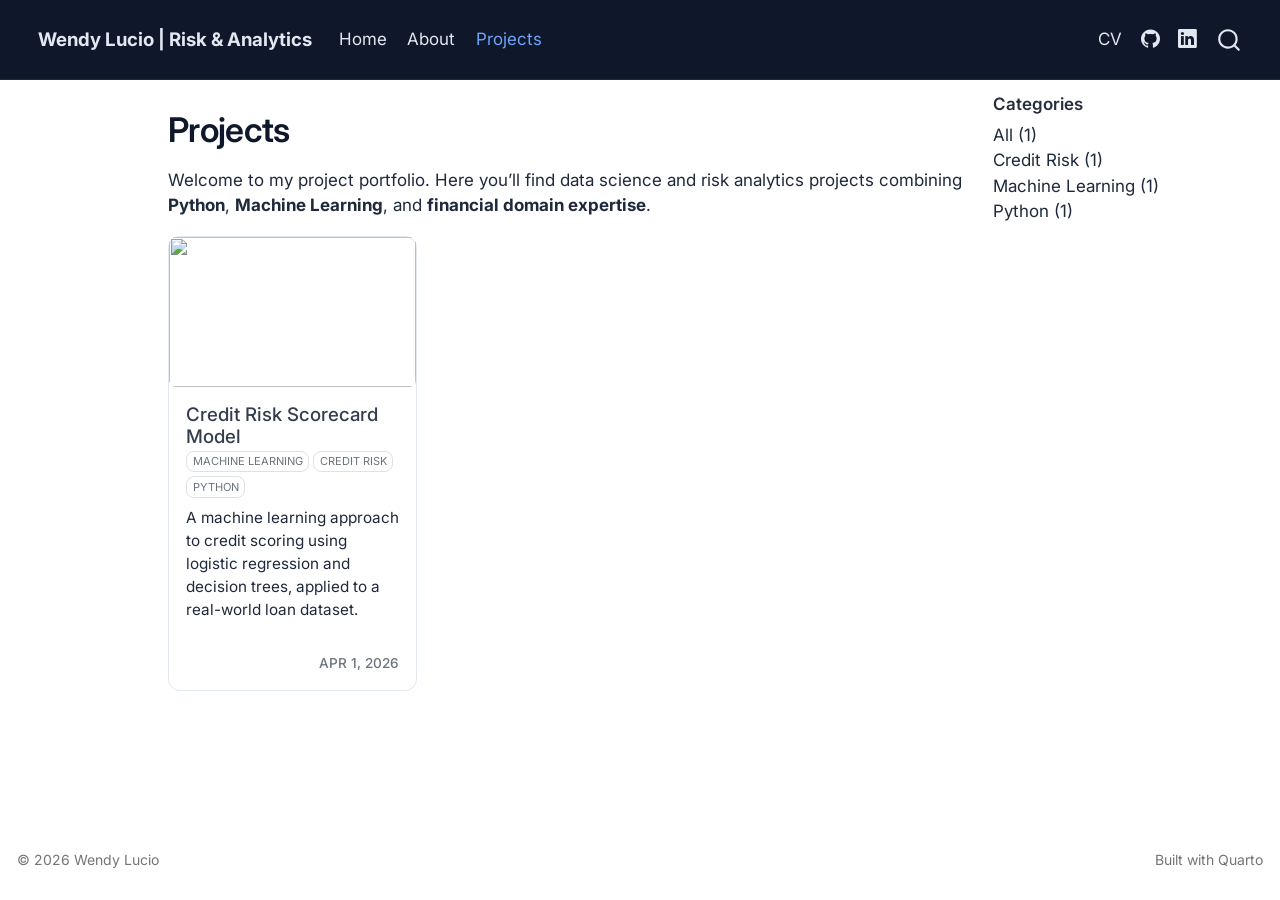
==== docs/projects/index.html @ 93a15e13 "Add Project 1: Credit Risk Scorecard Model with ML and visualizations" ====
<!DOCTYPE html>
<html xmlns="http://www.w3.org/1999/xhtml" lang="en" xml:lang="en"><head>

<meta charset="utf-8">
<meta name="generator" content="quarto-1.9.36">

<meta name="viewport" content="width=device-width, initial-scale=1.0, user-scalable=yes">


<title>Projects – Wendy Lucio | Risk &amp; Analytics</title>
<style>
/* Default styles provided by pandoc.
** See https://pandoc.org/MANUAL.html#variables-for-html for config info.
*/
code{white-space: pre-wrap;}
span.smallcaps{font-variant: small-caps;}
div.columns{display: flex; gap: min(4vw, 1.5em);}
div.column{flex: auto; overflow-x: auto;}
div.hanging-indent{margin-left: 1.5em; text-indent: -1.5em;}
ul.task-list{list-style: none;}
ul.task-list li input[type="checkbox"] {
  width: 0.8em;
  margin: 0 0.8em 0.2em -1em; /* quarto-specific, see https://github.com/quarto-dev/quarto-cli/issues/4556 */ 
  vertical-align: middle;
}
</style>


<script src="../site_libs/quarto-nav/quarto-nav.js"></script>
<script src="../site_libs/quarto-nav/headroom.min.js"></script>
<script src="../site_libs/clipboard/clipboard.min.js"></script>
<script src="../site_libs/quarto-search/autocomplete.umd.js"></script>
<script src="../site_libs/quarto-search/fuse.min.js"></script>
<script src="../site_libs/quarto-search/quarto-search.js"></script>
<meta name="quarto:offset" content="../">
<link href="../images/favicon.png" rel="icon" type="image/png">
<script src="../site_libs/quarto-listing/list.min.js"></script>
<script src="../site_libs/quarto-listing/quarto-listing.js"></script>
<script src="../site_libs/quarto-html/quarto.js" type="module"></script>
<script src="../site_libs/quarto-html/tabsets/tabsets.js" type="module"></script>
<script src="../site_libs/quarto-html/popper.min.js"></script>
<script src="../site_libs/quarto-html/tippy.umd.min.js"></script>
<script src="../site_libs/quarto-html/anchor.min.js"></script>
<link href="../site_libs/quarto-html/tippy.css" rel="stylesheet">
<link href="../site_libs/quarto-html/quarto-syntax-highlighting-845c23b38eaddc0f92fda52bfe77a8c8.css" rel="stylesheet" id="quarto-text-highlighting-styles">
<script src="../site_libs/bootstrap/bootstrap.min.js"></script>
<link href="../site_libs/bootstrap/bootstrap-icons.css" rel="stylesheet">
<link href="../site_libs/bootstrap/bootstrap-06b13a12f366e09e76a3b0d78157b3c5.min.css" rel="stylesheet" append-hash="true" id="quarto-bootstrap" data-mode="light">
<script id="quarto-search-options" type="application/json">{
  "location": "navbar",
  "copy-button": false,
  "collapse-after": 3,
  "panel-placement": "end",
  "type": "overlay",
  "limit": 50,
  "keyboard-shortcut": [
    "f",
    "/",
    "s"
  ],
  "show-item-context": false,
  "language": {
    "search-no-results-text": "No results",
    "search-matching-documents-text": "matching documents",
    "search-copy-link-title": "Copy link to search",
    "search-hide-matches-text": "Hide additional matches",
    "search-more-match-text": "more match in this document",
    "search-more-matches-text": "more matches in this document",
    "search-clear-button-title": "Clear",
    "search-text-placeholder": "",
    "search-detached-cancel-button-title": "Cancel",
    "search-submit-button-title": "Submit",
    "search-label": "Search"
  }
}</script>
<script>

  window.document.addEventListener("DOMContentLoaded", function (_event) {
    const listingTargetEl = window.document.querySelector('#listing-listing .list');
    if (!listingTargetEl) {
      // No listing discovered, do not attach.
      return; 
    }

    const options = {
      valueNames: ['listing-image','listing-title','listing-description','listing-categories','listing-date',{ data: ['index'] },{ data: ['categories'] },{ data: ['listing-date-sort'] },{ data: ['listing-file-modified-sort'] }],
      
      searchColumns: ["listing-title","listing-author","listing-date","listing-image","listing-description","listing-categories"],
    };

    window['quarto-listings'] = window['quarto-listings'] || {};
    window['quarto-listings']['listing-listing'] = new List('listing-listing', options);

    if (window['quarto-listing-loaded']) {
      window['quarto-listing-loaded']();
    }
  });

  window.addEventListener('hashchange',() => {
    if (window['quarto-listing-loaded']) {
      window['quarto-listing-loaded']();
    }
  })
  </script>

  <script src="https://cdnjs.cloudflare.com/polyfill/v3/polyfill.min.js?features=es6"></script>
  <script defer="" src="https://cdn.jsdelivr.net/npm/mathjax@3/es5/tex-chtml-full.js" type="text/javascript"></script>

<script type="text/javascript">
const typesetMath = (el) => {
  if (window.MathJax) {
    // MathJax Typeset
    window.MathJax.typeset([el]);
  } else if (window.katex) {
    // KaTeX Render
    var mathElements = el.getElementsByClassName("math");
    var macros = [];
    for (var i = 0; i < mathElements.length; i++) {
      var texText = mathElements[i].firstChild;
      if (mathElements[i].tagName == "SPAN" && texText && texText.data) {
        window.katex.render(texText.data, mathElements[i], {
          displayMode: mathElements[i].classList.contains('display'),
          throwOnError: false,
          macros: macros,
          fleqn: false
        });
      }
    }
  }
}
window.Quarto = {
  typesetMath
};
</script>

</head>

<body class="nav-fixed quarto-light">

<div id="quarto-search-results"></div>
  <header id="quarto-header" class="headroom fixed-top">
    <nav class="navbar navbar-expand-lg " data-bs-theme="dark">
      <div class="navbar-container container-fluid">
      <div class="navbar-brand-container mx-auto">
    <a href="../index.html" class="navbar-brand navbar-brand-logo">
    <img src="../images/logo.png" alt="" class="navbar-logo light-content">
    <img src="../images/logo.png" alt="" class="navbar-logo dark-content">
    </a>
    <a class="navbar-brand" href="../index.html">
    <span class="navbar-title">Wendy Lucio | Risk &amp; Analytics</span>
    </a>
  </div>
            <div id="quarto-search" class="" title="Search"></div>
          <button class="navbar-toggler" type="button" data-bs-toggle="collapse" data-bs-target="#navbarCollapse" aria-controls="navbarCollapse" role="menu" aria-expanded="false" aria-label="Toggle navigation" onclick="if (window.quartoToggleHeadroom) { window.quartoToggleHeadroom(); }">
  <span class="navbar-toggler-icon"></span>
</button>
          <div class="collapse navbar-collapse" id="navbarCollapse">
            <ul class="navbar-nav navbar-nav-scroll me-auto">
  <li class="nav-item">
    <a class="nav-link" href="../index.html"> 
<span class="menu-text">Home</span></a>
  </li>  
  <li class="nav-item">
    <a class="nav-link" href="../about.html"> 
<span class="menu-text">About</span></a>
  </li>  
  <li class="nav-item">
    <a class="nav-link active" href="../projects/index.html" aria-current="page"> 
<span class="menu-text">Projects</span></a>
  </li>  
</ul>
            <ul class="navbar-nav navbar-nav-scroll ms-auto">
  <li class="nav-item">
    <a class="nav-link" href="../cv/wendy-lucio-cv.pdf" target="_blank"> 
<span class="menu-text">CV</span></a>
  </li>  
  <li class="nav-item compact">
    <a class="nav-link" href="https://github.com/WendyLucio" target="_blank"> <i class="bi bi-github" role="img">
</i> 
<span class="menu-text"></span></a>
  </li>  
  <li class="nav-item compact">
    <a class="nav-link" href="https://www.linkedin.com/in/wendymlp" target="_blank"> <i class="bi bi-linkedin" role="img">
</i> 
<span class="menu-text"></span></a>
  </li>  
</ul>
          </div> <!-- /navcollapse -->
            <div class="quarto-navbar-tools">
</div>
      </div> <!-- /container-fluid -->
    </nav>
</header>
<!-- content -->
<div id="quarto-content" class="quarto-container page-columns page-rows-contents page-layout-article page-navbar">
<!-- sidebar -->
<!-- margin-sidebar -->
    <div id="quarto-margin-sidebar" class="sidebar margin-sidebar">
        
    <h5 class="quarto-listing-category-title">Categories</h5><div class="quarto-listing-category category-default"><div class="category" data-category="">All <span class="quarto-category-count">(1)</span></div><div class="category" data-category="Q3JlZGl0JTIwUmlzaw==">Credit Risk <span class="quarto-category-count">(1)</span></div><div class="category" data-category="TWFjaGluZSUyMExlYXJuaW5n">Machine Learning <span class="quarto-category-count">(1)</span></div><div class="category" data-category="UHl0aG9u">Python <span class="quarto-category-count">(1)</span></div></div></div>
<!-- main -->
<main class="content" id="quarto-document-content">

<header id="title-block-header" class="quarto-title-block default">
<div class="quarto-title">
<h1 class="title">Projects</h1>
</div>



<div class="quarto-title-meta">

    
  
    
  </div>
  


</header>


<p>Welcome to my project portfolio. Here you’ll find data science and risk analytics projects combining <strong>Python</strong>, <strong>Machine Learning</strong>, and <strong>financial domain expertise</strong>.</p>




<div class="quarto-listing quarto-listing-container-grid" id="listing-listing">
<div class="list grid quarto-listing-cols-3">
<div class="g-col-1" data-index="0" data-categories="TWFjaGluZSUyMExlYXJuaW5nJTJDQ3JlZGl0JTIwUmlzayUyQ1B5dGhvbg==" data-listing-date-sort="1774998000000" data-listing-file-modified-sort="1776585236271" data-listing-date-modified-sort="NaN" data-listing-reading-time-sort="5" data-listing-word-count-sort="808">
<a href="../projects/list/credit-risk-scorecard.html" class="quarto-grid-link">
<div class="quarto-grid-item card h-100 card-left">
<p class="card-img-top">
<img loading="lazy" src="../images/project1.jpg" class="thumbnail-image card-img" style="height: 150px;">
</p>
<div class="card-body post-contents">
<h5 class="no-anchor card-title listing-title">
Credit Risk Scorecard Model
</h5>
<div class="listing-categories">

<div class="listing-category" onclick="window.quartoListingCategory('TWFjaGluZSUyMExlYXJuaW5n'); return false;">Machine Learning</div>

<div class="listing-category" onclick="window.quartoListingCategory('Q3JlZGl0JTIwUmlzaw=='); return false;">Credit Risk</div>

<div class="listing-category" onclick="window.quartoListingCategory('UHl0aG9u'); return false;">Python</div>

</div>
<div class="card-text listing-description delink">
<p>A machine learning approach to credit scoring using logistic regression and decision trees, applied to a real-world loan dataset.</p>
</div>
<div class="card-attribution card-text-small end">
<div class="listing-date">
Apr 1, 2026
</div>
</div>
</div>
</div></a>
</div>
</div>
<div class="listing-no-matching d-none">No matching items</div>
</div></main> <!-- /main -->
<script id="quarto-html-after-body" type="application/javascript">
  window.document.addEventListener("DOMContentLoaded", function (event) {
    const icon = "";
    const anchorJS = new window.AnchorJS();
    anchorJS.options = {
      placement: 'right',
      icon: icon
    };
    anchorJS.add('.anchored');
    const isCodeAnnotation = (el) => {
      for (const clz of el.classList) {
        if (clz.startsWith('code-annotation-')) {                     
          return true;
        }
      }
      return false;
    }
    const onCopySuccess = function(e) {
      // button target
      const button = e.trigger;
      // don't keep focus
      button.blur();
      // flash "checked"
      button.classList.add('code-copy-button-checked');
      var currentTitle = button.getAttribute("title");
      button.setAttribute("title", "Copied!");
      let tooltip;
      if (window.bootstrap) {
        button.setAttribute("data-bs-toggle", "tooltip");
        button.setAttribute("data-bs-placement", "left");
        button.setAttribute("data-bs-title", "Copied!");
        tooltip = new bootstrap.Tooltip(button, 
          { trigger: "manual", 
            customClass: "code-copy-button-tooltip",
            offset: [0, -8]});
        tooltip.show();    
      }
      setTimeout(function() {
        if (tooltip) {
          tooltip.hide();
          button.removeAttribute("data-bs-title");
          button.removeAttribute("data-bs-toggle");
          button.removeAttribute("data-bs-placement");
        }
        button.setAttribute("title", currentTitle);
        button.classList.remove('code-copy-button-checked');
      }, 1000);
      // clear code selection
      e.clearSelection();
    }
    const getTextToCopy = function(trigger) {
      const outerScaffold = trigger.parentElement.cloneNode(true);
      const codeEl = outerScaffold.querySelector('code');
      for (const childEl of codeEl.children) {
        if (isCodeAnnotation(childEl)) {
          childEl.remove();
        }
      }
      return codeEl.innerText;
    }
    const clipboard = new window.ClipboardJS('.code-copy-button:not([data-in-quarto-modal])', {
      text: getTextToCopy
    });
    clipboard.on('success', onCopySuccess);
    if (window.document.getElementById('quarto-embedded-source-code-modal')) {
      const clipboardModal = new window.ClipboardJS('.code-copy-button[data-in-quarto-modal]', {
        text: getTextToCopy,
        container: window.document.getElementById('quarto-embedded-source-code-modal')
      });
      clipboardModal.on('success', onCopySuccess);
    }
      var localhostRegex = new RegExp(/^(?:http|https):\/\/localhost\:?[0-9]*\//);
      var mailtoRegex = new RegExp(/^mailto:/);
        var filterRegex = new RegExp('/' + window.location.host + '/');
      var isInternal = (href) => {
          return filterRegex.test(href) || localhostRegex.test(href) || mailtoRegex.test(href);
      }
      // Inspect non-navigation links and adorn them if external
     var links = window.document.querySelectorAll('a[href]:not(.nav-link):not(.navbar-brand):not(.toc-action):not(.sidebar-link):not(.sidebar-item-toggle):not(.pagination-link):not(.no-external):not([aria-hidden]):not(.dropdown-item):not(.quarto-navigation-tool):not(.about-link)');
      for (var i=0; i<links.length; i++) {
        const link = links[i];
        if (!isInternal(link.href)) {
          // undo the damage that might have been done by quarto-nav.js in the case of
          // links that we want to consider external
          if (link.dataset.originalHref !== undefined) {
            link.href = link.dataset.originalHref;
          }
        }
      }
    function tippyHover(el, contentFn, onTriggerFn, onUntriggerFn) {
      const config = {
        allowHTML: true,
        maxWidth: 500,
        delay: 100,
        arrow: false,
        appendTo: function(el) {
            return el.parentElement;
        },
        interactive: true,
        interactiveBorder: 10,
        theme: 'quarto',
        placement: 'bottom-start',
      };
      if (contentFn) {
        config.content = contentFn;
      }
      if (onTriggerFn) {
        config.onTrigger = onTriggerFn;
      }
      if (onUntriggerFn) {
        config.onUntrigger = onUntriggerFn;
      }
      window.tippy(el, config); 
    }
    const noterefs = window.document.querySelectorAll('a[role="doc-noteref"]');
    for (var i=0; i<noterefs.length; i++) {
      const ref = noterefs[i];
      tippyHover(ref, function() {
        // use id or data attribute instead here
        let href = ref.getAttribute('data-footnote-href') || ref.getAttribute('href');
        try { href = new URL(href).hash; } catch {}
        const id = href.replace(/^#\/?/, "");
        const note = window.document.getElementById(id);
        if (note) {
          return note.innerHTML;
        } else {
          return "";
        }
      });
    }
    const xrefs = window.document.querySelectorAll('a.quarto-xref');
    const processXRef = (id, note) => {
      // Strip column container classes
      const stripColumnClz = (el) => {
        el.classList.remove("page-full", "page-columns");
        if (el.children) {
          for (const child of el.children) {
            stripColumnClz(child);
          }
        }
      }
      stripColumnClz(note)
      if (id === null || id.startsWith('sec-')) {
        // Special case sections, only their first couple elements
        const container = document.createElement("div");
        if (note.children && note.children.length > 2) {
          container.appendChild(note.children[0].cloneNode(true));
          for (let i = 1; i < note.children.length; i++) {
            const child = note.children[i];
            if (child.tagName === "P" && child.innerText === "") {
              continue;
            } else {
              container.appendChild(child.cloneNode(true));
              break;
            }
          }
          if (window.Quarto?.typesetMath) {
            window.Quarto.typesetMath(container);
          }
          return container.innerHTML
        } else {
          if (window.Quarto?.typesetMath) {
            window.Quarto.typesetMath(note);
          }
          return note.innerHTML;
        }
      } else {
        // Remove any anchor links if they are present
        const anchorLink = note.querySelector('a.anchorjs-link');
        if (anchorLink) {
          anchorLink.remove();
        }
        if (window.Quarto?.typesetMath) {
          window.Quarto.typesetMath(note);
        }
        if (note.classList.contains("callout")) {
          return note.outerHTML;
        } else {
          return note.innerHTML;
        }
      }
    }
    for (var i=0; i<xrefs.length; i++) {
      const xref = xrefs[i];
      tippyHover(xref, undefined, function(instance) {
        instance.disable();
        let url = xref.getAttribute('href');
        let hash = undefined; 
        if (url.startsWith('#')) {
          hash = url;
        } else {
          try { hash = new URL(url).hash; } catch {}
        }
        if (hash) {
          const id = hash.replace(/^#\/?/, "");
          const note = window.document.getElementById(id);
          if (note !== null) {
            try {
              const html = processXRef(id, note.cloneNode(true));
              instance.setContent(html);
            } finally {
              instance.enable();
              instance.show();
            }
          } else {
            // See if we can fetch this
            fetch(url.split('#')[0])
            .then(res => res.text())
            .then(html => {
              const parser = new DOMParser();
              const htmlDoc = parser.parseFromString(html, "text/html");
              const note = htmlDoc.getElementById(id);
              if (note !== null) {
                const html = processXRef(id, note);
                instance.setContent(html);
              } 
            }).finally(() => {
              instance.enable();
              instance.show();
            });
          }
        } else {
          // See if we can fetch a full url (with no hash to target)
          // This is a special case and we should probably do some content thinning / targeting
          fetch(url)
          .then(res => res.text())
          .then(html => {
            const parser = new DOMParser();
            const htmlDoc = parser.parseFromString(html, "text/html");
            const note = htmlDoc.querySelector('main.content');
            if (note !== null) {
              // This should only happen for chapter cross references
              // (since there is no id in the URL)
              // remove the first header
              if (note.children.length > 0 && note.children[0].tagName === "HEADER") {
                note.children[0].remove();
              }
              const html = processXRef(null, note);
              instance.setContent(html);
            } 
          }).finally(() => {
            instance.enable();
            instance.show();
          });
        }
      }, function(instance) {
      });
    }
        let selectedAnnoteEl;
        const selectorForAnnotation = ( cell, annotation) => {
          let cellAttr = 'data-code-cell="' + cell + '"';
          let lineAttr = 'data-code-annotation="' +  annotation + '"';
          const selector = 'span[' + cellAttr + '][' + lineAttr + ']';
          return selector;
        }
        const selectCodeLines = (annoteEl) => {
          const doc = window.document;
          const targetCell = annoteEl.getAttribute("data-target-cell");
          const targetAnnotation = annoteEl.getAttribute("data-target-annotation");
          const annoteSpan = window.document.querySelector(selectorForAnnotation(targetCell, targetAnnotation));
          const lines = annoteSpan.getAttribute("data-code-lines").split(",");
          const lineIds = lines.map((line) => {
            return targetCell + "-" + line;
          })
          let top = null;
          let height = null;
          let parent = null;
          if (lineIds.length > 0) {
              //compute the position of the single el (top and bottom and make a div)
              const el = window.document.getElementById(lineIds[0]);
              top = el.offsetTop;
              height = el.offsetHeight;
              parent = el.parentElement.parentElement;
            if (lineIds.length > 1) {
              const lastEl = window.document.getElementById(lineIds[lineIds.length - 1]);
              const bottom = lastEl.offsetTop + lastEl.offsetHeight;
              height = bottom - top;
            }
            if (top !== null && height !== null && parent !== null) {
              // cook up a div (if necessary) and position it 
              let div = window.document.getElementById("code-annotation-line-highlight");
              if (div === null) {
                div = window.document.createElement("div");
                div.setAttribute("id", "code-annotation-line-highlight");
                div.style.position = 'absolute';
                parent.appendChild(div);
              }
              div.style.top = top - 2 + "px";
              div.style.height = height + 4 + "px";
              div.style.left = 0;
              let gutterDiv = window.document.getElementById("code-annotation-line-highlight-gutter");
              if (gutterDiv === null) {
                gutterDiv = window.document.createElement("div");
                gutterDiv.setAttribute("id", "code-annotation-line-highlight-gutter");
                gutterDiv.style.position = 'absolute';
                const codeCell = window.document.getElementById(targetCell);
                const gutter = codeCell.querySelector('.code-annotation-gutter');
                gutter.appendChild(gutterDiv);
              }
              gutterDiv.style.top = top - 2 + "px";
              gutterDiv.style.height = height + 4 + "px";
            }
            selectedAnnoteEl = annoteEl;
          }
        };
        const unselectCodeLines = () => {
          const elementsIds = ["code-annotation-line-highlight", "code-annotation-line-highlight-gutter"];
          elementsIds.forEach((elId) => {
            const div = window.document.getElementById(elId);
            if (div) {
              div.remove();
            }
          });
          selectedAnnoteEl = undefined;
        };
          // Handle positioning of the toggle
      window.addEventListener(
        "resize",
        throttle(() => {
          elRect = undefined;
          if (selectedAnnoteEl) {
            selectCodeLines(selectedAnnoteEl);
          }
        }, 10)
      );
      function throttle(fn, ms) {
      let throttle = false;
      let timer;
        return (...args) => {
          if(!throttle) { // first call gets through
              fn.apply(this, args);
              throttle = true;
          } else { // all the others get throttled
              if(timer) clearTimeout(timer); // cancel #2
              timer = setTimeout(() => {
                fn.apply(this, args);
                timer = throttle = false;
              }, ms);
          }
        };
      }
        // Attach click handler to the DT
        const annoteDls = window.document.querySelectorAll('dt[data-target-cell]');
        for (const annoteDlNode of annoteDls) {
          annoteDlNode.addEventListener('click', (event) => {
            const clickedEl = event.target;
            if (clickedEl !== selectedAnnoteEl) {
              unselectCodeLines();
              const activeEl = window.document.querySelector('dt[data-target-cell].code-annotation-active');
              if (activeEl) {
                activeEl.classList.remove('code-annotation-active');
              }
              selectCodeLines(clickedEl);
              clickedEl.classList.add('code-annotation-active');
            } else {
              // Unselect the line
              unselectCodeLines();
              clickedEl.classList.remove('code-annotation-active');
            }
          });
        }
    const findCites = (el) => {
      const parentEl = el.parentElement;
      if (parentEl) {
        const cites = parentEl.dataset.cites;
        if (cites) {
          return {
            el,
            cites: cites.split(' ')
          };
        } else {
          return findCites(el.parentElement)
        }
      } else {
        return undefined;
      }
    };
    var bibliorefs = window.document.querySelectorAll('a[role="doc-biblioref"]');
    for (var i=0; i<bibliorefs.length; i++) {
      const ref = bibliorefs[i];
      const citeInfo = findCites(ref);
      if (citeInfo) {
        tippyHover(citeInfo.el, function() {
          var popup = window.document.createElement('div');
          citeInfo.cites.forEach(function(cite) {
            var citeDiv = window.document.createElement('div');
            citeDiv.classList.add('hanging-indent');
            citeDiv.classList.add('csl-entry');
            var biblioDiv = window.document.getElementById('ref-' + cite);
            if (biblioDiv) {
              citeDiv.innerHTML = biblioDiv.innerHTML;
            }
            popup.appendChild(citeDiv);
          });
          return popup.innerHTML;
        });
      }
    }
  });
  </script>
</div> <!-- /content -->
<footer class="footer">
  <div class="nav-footer">
    <div class="nav-footer-left">
<p>© 2026 Wendy Lucio</p>
</div>   
    <div class="nav-footer-center">
      &nbsp;
    </div>
    <div class="nav-footer-right">
<p>Built with <a href="https://quarto.org">Quarto</a></p>
</div>
  </div>
</footer>




</body></html>
---- docs/site_libs/quarto-html/tippy.css ----
.tippy-box[data-animation=fade][data-state=hidden]{opacity:0}[data-tippy-root]{max-width:calc(100vw - 10px)}.tippy-box{position:relative;background-color:#333;color:#fff;border-radius:4px;font-size:14px;line-height:1.4;white-space:normal;outline:0;transition-property:transform,visibility,opacity}.tippy-box[data-placement^=top]>.tippy-arrow{bottom:0}.tippy-box[data-placement^=top]>.tippy-arrow:before{bottom:-7px;left:0;border-width:8px 8px 0;border-top-color:initial;transform-origin:center top}.tippy-box[data-placement^=bottom]>.tippy-arrow{top:0}.tippy-box[data-placement^=bottom]>.tippy-arrow:before{top:-7px;left:0;border-width:0 8px 8px;border-bottom-color:initial;transform-origin:center bottom}.tippy-box[data-placement^=left]>.tippy-arrow{right:0}.tippy-box[data-placement^=left]>.tippy-arrow:before{border-width:8px 0 8px 8px;border-left-color:initial;right:-7px;transform-origin:center left}.tippy-box[data-placement^=right]>.tippy-arrow{left:0}.tippy-box[data-placement^=right]>.tippy-arrow:before{left:-7px;border-width:8px 8px 8px 0;border-right-color:initial;transform-origin:center right}.tippy-box[data-inertia][data-state=visible]{transition-timing-function:cubic-bezier(.54,1.5,.38,1.11)}.tippy-arrow{width:16px;height:16px;color:#333}.tippy-arrow:before{content:"";position:absolute;border-color:transparent;border-style:solid}.tippy-content{position:relative;padding:5px 9px;z-index:1}
---- docs/site_libs/quarto-html/quarto-syntax-highlighting-845c23b38eaddc0f92fda52bfe77a8c8.css ----
/* quarto syntax highlight colors */
:root {
  --quarto-hl-ot-color: #003B4F;
  --quarto-hl-at-color: #657422;
  --quarto-hl-ss-color: #20794D;
  --quarto-hl-an-color: #5E5E5E;
  --quarto-hl-fu-color: #4758AB;
  --quarto-hl-st-color: #20794D;
  --quarto-hl-cf-color: #003B4F;
  --quarto-hl-op-color: #5E5E5E;
  --quarto-hl-er-color: #AD0000;
  --quarto-hl-bn-color: #AD0000;
  --quarto-hl-al-color: #AD0000;
  --quarto-hl-va-color: #111111;
  --quarto-hl-bu-color: inherit;
  --quarto-hl-ex-color: inherit;
  --quarto-hl-pp-color: #AD0000;
  --quarto-hl-in-color: #5E5E5E;
  --quarto-hl-vs-color: #20794D;
  --quarto-hl-wa-color: #5E5E5E;
  --quarto-hl-do-color: #5E5E5E;
  --quarto-hl-im-color: #00769E;
  --quarto-hl-ch-color: #20794D;
  --quarto-hl-dt-color: #AD0000;
  --quarto-hl-fl-color: #AD0000;
  --quarto-hl-co-color: #5E5E5E;
  --quarto-hl-cv-color: #5E5E5E;
  --quarto-hl-cn-color: #8f5902;
  --quarto-hl-sc-color: #5E5E5E;
  --quarto-hl-dv-color: #AD0000;
  --quarto-hl-kw-color: #003B4F;
}

/* other quarto variables */
:root {
  --quarto-font-monospace: SFMono-Regular, Menlo, Monaco, Consolas, "Liberation Mono", "Courier New", monospace;
}

/* syntax highlight based on Pandoc's rules */
pre > code.sourceCode > span {
  color: #003B4F;
}

code.sourceCode > span {
  color: #003B4F;
}

div.sourceCode,
div.sourceCode pre.sourceCode {
  color: #003B4F;
}

/* Normal */
code span {
  color: #003B4F;
}

/* Alert */
code span.al {
  color: #AD0000;
  font-style: inherit;
}

/* Annotation */
code span.an {
  color: #5E5E5E;
  font-style: inherit;
}

/* Attribute */
code span.at {
  color: #657422;
  font-style: inherit;
}

/* BaseN */
code span.bn {
  color: #AD0000;
  font-style: inherit;
}

/* BuiltIn */
code span.bu {
  font-style: inherit;
}

/* ControlFlow */
code span.cf {
  color: #003B4F;
  font-weight: bold;
  font-style: inherit;
}

/* Char */
code span.ch {
  color: #20794D;
  font-style: inherit;
}

/* Constant */
code span.cn {
  color: #8f5902;
  font-style: inherit;
}

/* Comment */
code span.co {
  color: #5E5E5E;
  font-style: inherit;
}

/* CommentVar */
code span.cv {
  color: #5E5E5E;
  font-style: italic;
}

/* Documentation */
code span.do {
  color: #5E5E5E;
  font-style: italic;
}

/* DataType */
code span.dt {
  color: #AD0000;
  font-style: inherit;
}

/* DecVal */
code span.dv {
  color: #AD0000;
  font-style: inherit;
}

/* Error */
code span.er {
  color: #AD0000;
  font-style: inherit;
}

/* Extension */
code span.ex {
  font-style: inherit;
}

/* Float */
code span.fl {
  color: #AD0000;
  font-style: inherit;
}

/* Function */
code span.fu {
  color: #4758AB;
  font-style: inherit;
}

/* Import */
code span.im {
  color: #00769E;
  font-style: inherit;
}

/* Information */
code span.in {
  color: #5E5E5E;
  font-style: inherit;
}

/* Keyword */
code span.kw {
  color: #003B4F;
  font-weight: bold;
  font-style: inherit;
}

/* Operator */
code span.op {
  color: #5E5E5E;
  font-style: inherit;
}

/* Other */
code span.ot {
  color: #003B4F;
  font-style: inherit;
}

/* Preprocessor */
code span.pp {
  color: #AD0000;
  font-style: inherit;
}

/* SpecialChar */
code span.sc {
  color: #5E5E5E;
  font-style: inherit;
}

/* SpecialString */
code span.ss {
  color: #20794D;
  font-style: inherit;
}

/* String */
code span.st {
  color: #20794D;
  font-style: inherit;
}

/* Variable */
code span.va {
  color: #111111;
  font-style: inherit;
}

/* VerbatimString */
code span.vs {
  color: #20794D;
  font-style: inherit;
}

/* Warning */
code span.wa {
  color: #5E5E5E;
  font-style: italic;
}

.prevent-inlining {
  content: "</";
}

/*# sourceMappingURL=ac89f0bb514bba72461919f78549e31c.css.map */
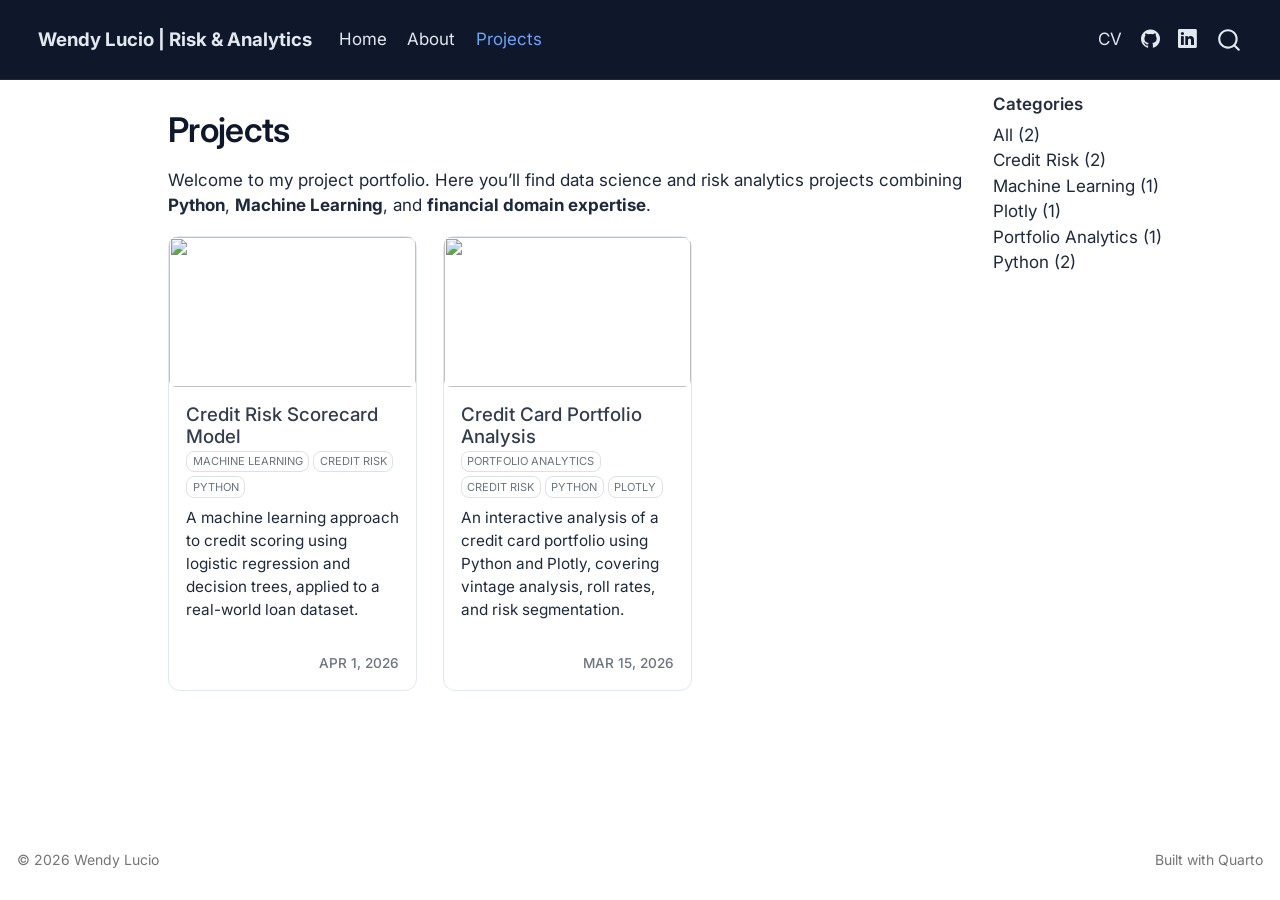
==== commit 7d4728bf: "Add Project 2: Credit Card Portfolio Analysis with Plotly interactive charts" ====
--- a/docs/projects/index.html
+++ b/docs/projects/index.html
@@ -197,7 +197,7 @@
 <!-- margin-sidebar -->
     <div id="quarto-margin-sidebar" class="sidebar margin-sidebar">
         
-    <h5 class="quarto-listing-category-title">Categories</h5><div class="quarto-listing-category category-default"><div class="category" data-category="">All <span class="quarto-category-count">(1)</span></div><div class="category" data-category="Q3JlZGl0JTIwUmlzaw==">Credit Risk <span class="quarto-category-count">(1)</span></div><div class="category" data-category="TWFjaGluZSUyMExlYXJuaW5n">Machine Learning <span class="quarto-category-count">(1)</span></div><div class="category" data-category="UHl0aG9u">Python <span class="quarto-category-count">(1)</span></div></div></div>
+    <h5 class="quarto-listing-category-title">Categories</h5><div class="quarto-listing-category category-default"><div class="category" data-category="">All <span class="quarto-category-count">(2)</span></div><div class="category" data-category="Q3JlZGl0JTIwUmlzaw==">Credit Risk <span class="quarto-category-count">(2)</span></div><div class="category" data-category="TWFjaGluZSUyMExlYXJuaW5n">Machine Learning <span class="quarto-category-count">(1)</span></div><div class="category" data-category="UGxvdGx5">Plotly <span class="quarto-category-count">(1)</span></div><div class="category" data-category="UG9ydGZvbGlvJTIwQW5hbHl0aWNz">Portfolio Analytics <span class="quarto-category-count">(1)</span></div><div class="category" data-category="UHl0aG9u">Python <span class="quarto-category-count">(2)</span></div></div></div>
 <!-- main -->
 <main class="content" id="quarto-document-content">
 
@@ -252,6 +252,38 @@
 <div class="card-attribution card-text-small end">
 <div class="listing-date">
 Apr 1, 2026
+</div>
+</div>
+</div>
+</div></a>
+</div>
+<div class="g-col-1" data-index="1" data-categories="UG9ydGZvbGlvJTIwQW5hbHl0aWNzJTJDQ3JlZGl0JTIwUmlzayUyQ1B5dGhvbiUyQ1Bsb3RseQ==" data-listing-date-sort="1773532800000" data-listing-file-modified-sort="1776592877163" data-listing-date-modified-sort="NaN" data-listing-reading-time-sort="6" data-listing-word-count-sort="1107">
+<a href="../projects/list/portfolio-credit-analysis.html" class="quarto-grid-link">
+<div class="quarto-grid-item card h-100 card-left">
+<p class="card-img-top">
+<img loading="lazy" src="../images/project2.jpg" class="thumbnail-image card-img" style="height: 150px;">
+</p>
+<div class="card-body post-contents">
+<h5 class="no-anchor card-title listing-title">
+Credit Card Portfolio Analysis
+</h5>
+<div class="listing-categories">
+
+<div class="listing-category" onclick="window.quartoListingCategory('UG9ydGZvbGlvJTIwQW5hbHl0aWNz'); return false;">Portfolio Analytics</div>
+
+<div class="listing-category" onclick="window.quartoListingCategory('Q3JlZGl0JTIwUmlzaw=='); return false;">Credit Risk</div>
+
+<div class="listing-category" onclick="window.quartoListingCategory('UHl0aG9u'); return false;">Python</div>
+
+<div class="listing-category" onclick="window.quartoListingCategory('UGxvdGx5'); return false;">Plotly</div>
+
+</div>
+<div class="card-text listing-description delink">
+<p>An interactive analysis of a credit card portfolio using Python and Plotly, covering vintage analysis, roll rates, and risk segmentation.</p>
+</div>
+<div class="card-attribution card-text-small end">
+<div class="listing-date">
+Mar 15, 2026
 </div>
 </div>
 </div>
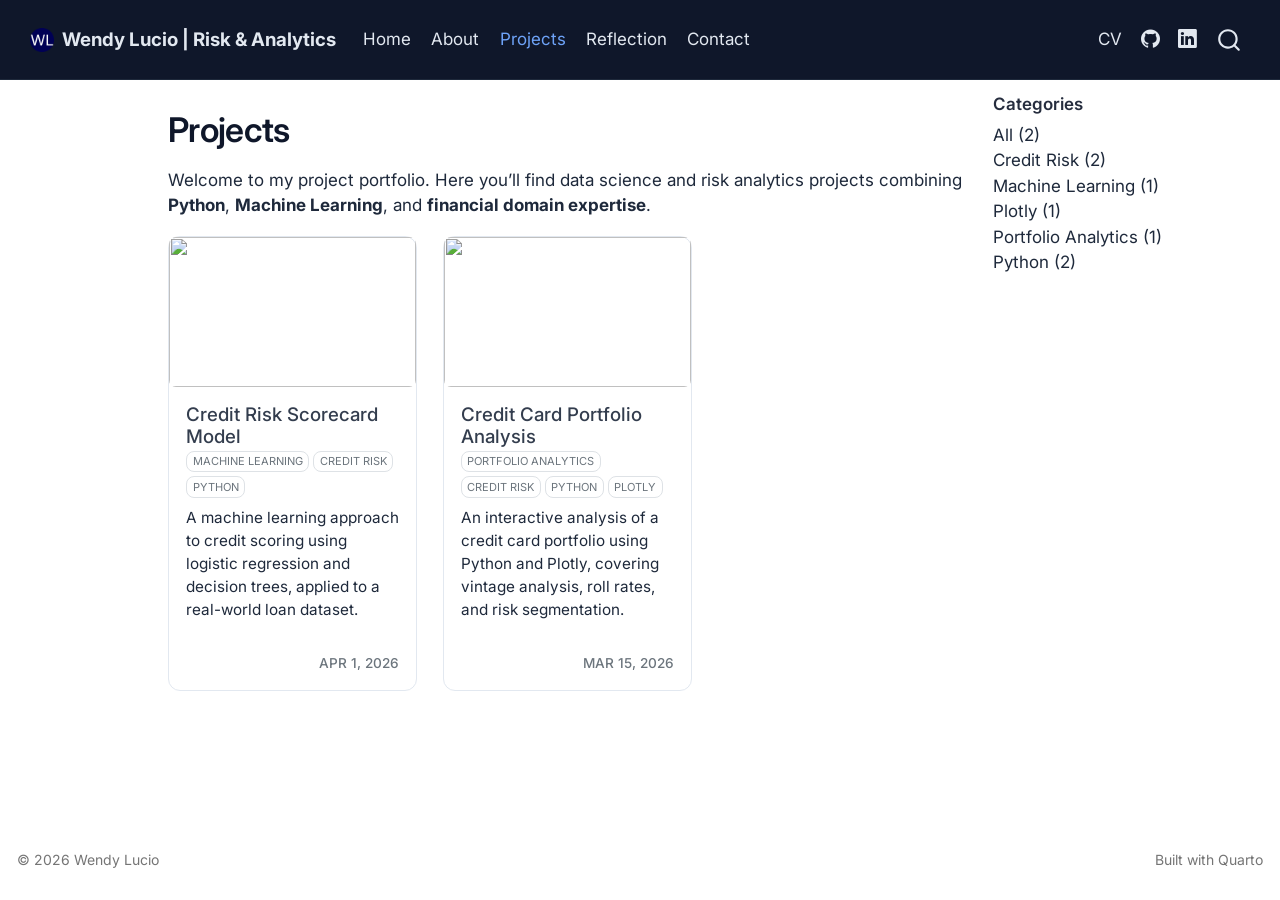
==== commit 148d7bdb: "Add favicon, logo and FontAwesome icons" ====
--- a/docs/projects/index.html
+++ b/docs/projects/index.html
@@ -168,10 +168,18 @@
     <a class="nav-link active" href="../projects/index.html" aria-current="page"> 
 <span class="menu-text">Projects</span></a>
   </li>  
+  <li class="nav-item">
+    <a class="nav-link" href="../reflection.html"> 
+<span class="menu-text">Reflection</span></a>
+  </li>  
+  <li class="nav-item">
+    <a class="nav-link" href="../contact.html"> 
+<span class="menu-text">Contact</span></a>
+  </li>  
 </ul>
             <ul class="navbar-nav navbar-nav-scroll ms-auto">
   <li class="nav-item">
-    <a class="nav-link" href="../cv/wendy-lucio-cv.pdf" target="_blank"> 
+    <a class="nav-link" href="../cv/WendyLucioCV.pdf" target="_blank"> 
 <span class="menu-text">CV</span></a>
   </li>  
   <li class="nav-item compact">
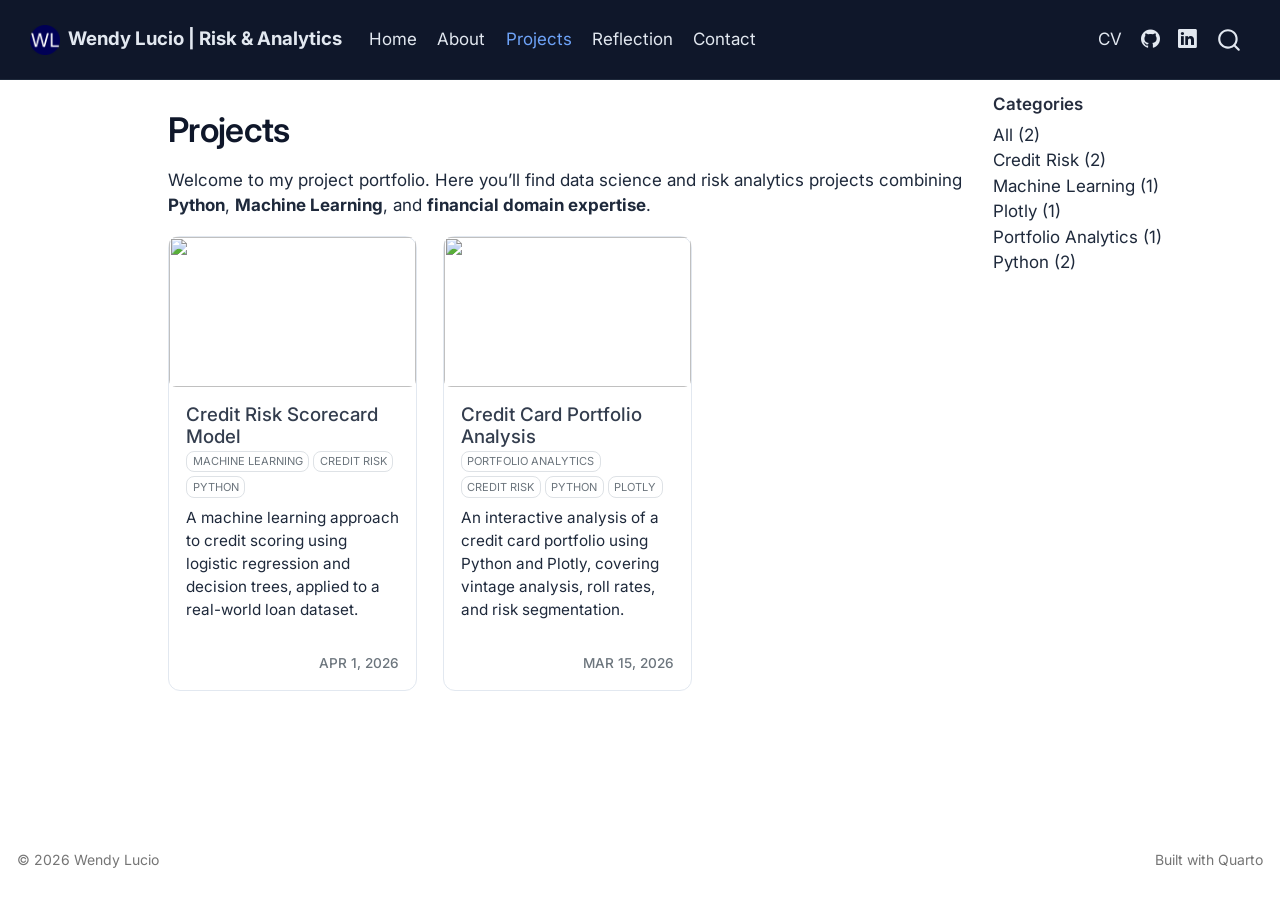
==== commit 2b5e259a: "Update project images with Unsplash URLs" ====
--- a/docs/projects/index.html
+++ b/docs/projects/index.html
@@ -45,7 +45,7 @@
 <link href="../site_libs/quarto-html/quarto-syntax-highlighting-845c23b38eaddc0f92fda52bfe77a8c8.css" rel="stylesheet" id="quarto-text-highlighting-styles">
 <script src="../site_libs/bootstrap/bootstrap.min.js"></script>
 <link href="../site_libs/bootstrap/bootstrap-icons.css" rel="stylesheet">
-<link href="../site_libs/bootstrap/bootstrap-06b13a12f366e09e76a3b0d78157b3c5.min.css" rel="stylesheet" append-hash="true" id="quarto-bootstrap" data-mode="light">
+<link href="../site_libs/bootstrap/bootstrap-6a74468cba87af027ce55c3ebfba61c2.min.css" rel="stylesheet" append-hash="true" id="quarto-bootstrap" data-mode="light">
 <script id="quarto-search-options" type="application/json">{
   "location": "navbar",
   "copy-button": false,
@@ -235,11 +235,11 @@
 
 <div class="quarto-listing quarto-listing-container-grid" id="listing-listing">
 <div class="list grid quarto-listing-cols-3">
-<div class="g-col-1" data-index="0" data-categories="TWFjaGluZSUyMExlYXJuaW5nJTJDQ3JlZGl0JTIwUmlzayUyQ1B5dGhvbg==" data-listing-date-sort="1774998000000" data-listing-file-modified-sort="1776585236271" data-listing-date-modified-sort="NaN" data-listing-reading-time-sort="5" data-listing-word-count-sort="808">
+<div class="g-col-1" data-index="0" data-categories="TWFjaGluZSUyMExlYXJuaW5nJTJDQ3JlZGl0JTIwUmlzayUyQ1B5dGhvbg==" data-listing-date-sort="1774998000000" data-listing-file-modified-sort="1776640703079" data-listing-date-modified-sort="NaN" data-listing-reading-time-sort="5" data-listing-word-count-sort="808">
 <a href="../projects/list/credit-risk-scorecard.html" class="quarto-grid-link">
 <div class="quarto-grid-item card h-100 card-left">
 <p class="card-img-top">
-<img loading="lazy" src="../images/project1.jpg" class="thumbnail-image card-img" style="height: 150px;">
+<img loading="lazy" src="https://images.unsplash.com/photo-1666875753105-c63a6f3bdc86?w=800" class="thumbnail-image card-img" style="height: 150px;">
 </p>
 <div class="card-body post-contents">
 <h5 class="no-anchor card-title listing-title">
@@ -265,11 +265,11 @@
 </div>
 </div></a>
 </div>
-<div class="g-col-1" data-index="1" data-categories="UG9ydGZvbGlvJTIwQW5hbHl0aWNzJTJDQ3JlZGl0JTIwUmlzayUyQ1B5dGhvbiUyQ1Bsb3RseQ==" data-listing-date-sort="1773532800000" data-listing-file-modified-sort="1776592877163" data-listing-date-modified-sort="NaN" data-listing-reading-time-sort="6" data-listing-word-count-sort="1107">
+<div class="g-col-1" data-index="1" data-categories="UG9ydGZvbGlvJTIwQW5hbHl0aWNzJTJDQ3JlZGl0JTIwUmlzayUyQ1B5dGhvbiUyQ1Bsb3RseQ==" data-listing-date-sort="1773532800000" data-listing-file-modified-sort="1776640738316" data-listing-date-modified-sort="NaN" data-listing-reading-time-sort="6" data-listing-word-count-sort="1107">
 <a href="../projects/list/portfolio-credit-analysis.html" class="quarto-grid-link">
 <div class="quarto-grid-item card h-100 card-left">
 <p class="card-img-top">
-<img loading="lazy" src="../images/project2.jpg" class="thumbnail-image card-img" style="height: 150px;">
+<img loading="lazy" src="https://images.unsplash.com/photo-1543286386-2e659306cd6c?w=800" class="thumbnail-image card-img" style="height: 150px;">
 </p>
 <div class="card-body post-contents">
 <h5 class="no-anchor card-title listing-title">
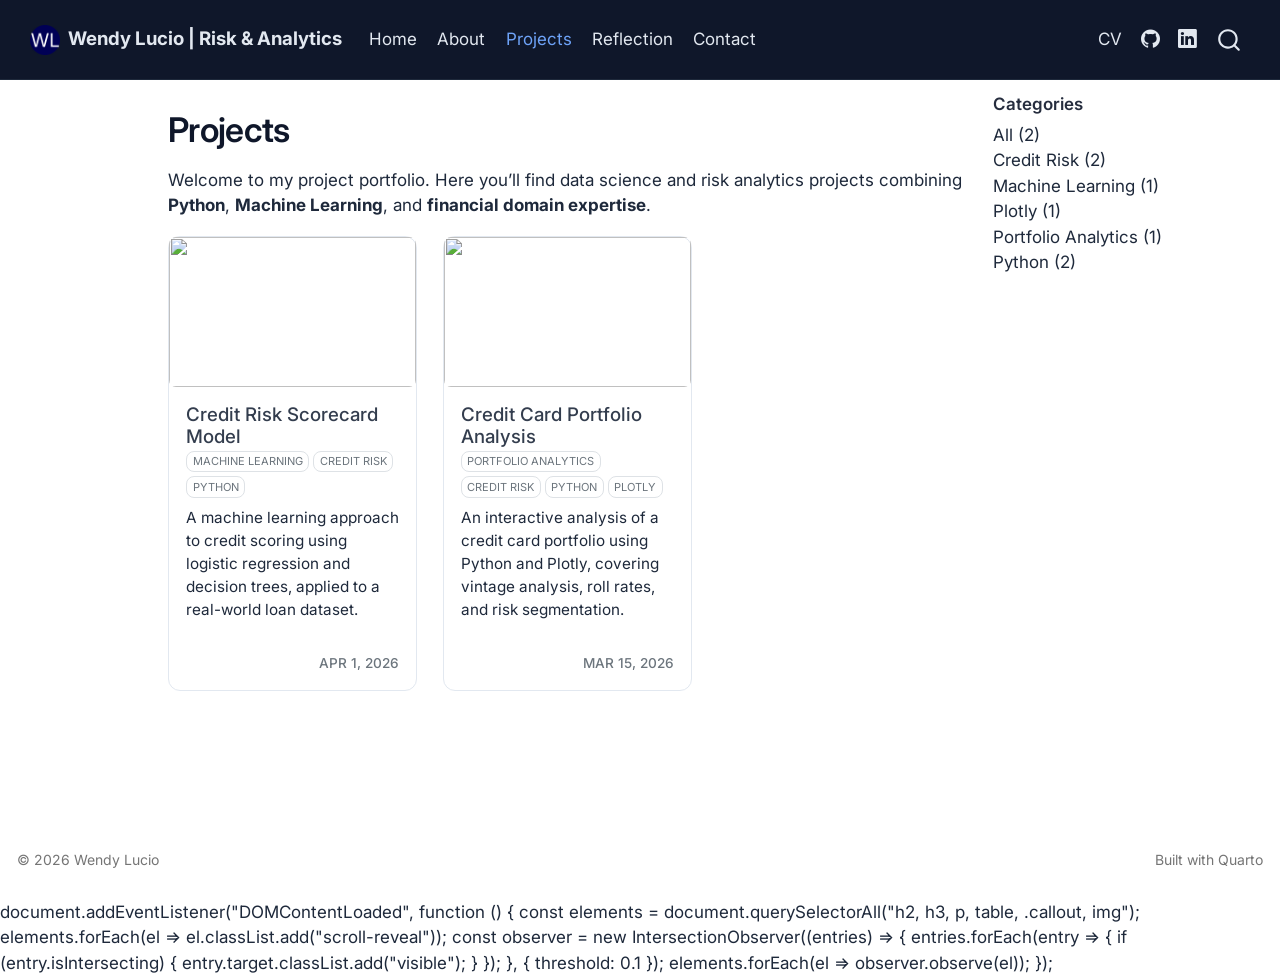
==== commit 944cba99: "Add scroll animations and design improvements" ====
--- a/docs/projects/index.html
+++ b/docs/projects/index.html
@@ -45,7 +45,7 @@
 <link href="../site_libs/quarto-html/quarto-syntax-highlighting-845c23b38eaddc0f92fda52bfe77a8c8.css" rel="stylesheet" id="quarto-text-highlighting-styles">
 <script src="../site_libs/bootstrap/bootstrap.min.js"></script>
 <link href="../site_libs/bootstrap/bootstrap-icons.css" rel="stylesheet">
-<link href="../site_libs/bootstrap/bootstrap-6a74468cba87af027ce55c3ebfba61c2.min.css" rel="stylesheet" append-hash="true" id="quarto-bootstrap" data-mode="light">
+<link href="../site_libs/bootstrap/bootstrap-c53aecb7bf6878bd62e17d3ab4936282.min.css" rel="stylesheet" append-hash="true" id="quarto-bootstrap" data-mode="light">
 <script id="quarto-search-options" type="application/json">{
   "location": "navbar",
   "copy-button": false,
@@ -235,7 +235,7 @@
 
 <div class="quarto-listing quarto-listing-container-grid" id="listing-listing">
 <div class="list grid quarto-listing-cols-3">
-<div class="g-col-1" data-index="0" data-categories="TWFjaGluZSUyMExlYXJuaW5nJTJDQ3JlZGl0JTIwUmlzayUyQ1B5dGhvbg==" data-listing-date-sort="1774998000000" data-listing-file-modified-sort="1776640703079" data-listing-date-modified-sort="NaN" data-listing-reading-time-sort="5" data-listing-word-count-sort="808">
+<div class="g-col-1" data-index="0" data-categories="TWFjaGluZSUyMExlYXJuaW5nJTJDQ3JlZGl0JTIwUmlzayUyQ1B5dGhvbg==" data-listing-date-sort="1774998000000" data-listing-file-modified-sort="1776641484585" data-listing-date-modified-sort="NaN" data-listing-reading-time-sort="5" data-listing-word-count-sort="851">
 <a href="../projects/list/credit-risk-scorecard.html" class="quarto-grid-link">
 <div class="quarto-grid-item card h-100 card-left">
 <p class="card-img-top">
@@ -714,6 +714,35 @@
 </div>
   </div>
 </footer>
+document.addEventListener("DOMContentLoaded", function () {
+
+  const elements = document.querySelectorAll("h2, h3, p, table, .callout, img");
+
+  
+
+  elements.forEach(el =&gt; el.classList.add("scroll-reveal"));
+
+
+
+  const observer = new IntersectionObserver((entries) =&gt; {
+
+    entries.forEach(entry =&gt; {
+
+      if (entry.isIntersecting) {
+
+        entry.target.classList.add("visible");
+
+      }
+
+    });
+
+  }, { threshold: 0.1 });
+
+
+
+  elements.forEach(el =&gt; observer.observe(el));
+
+});
 
 
 
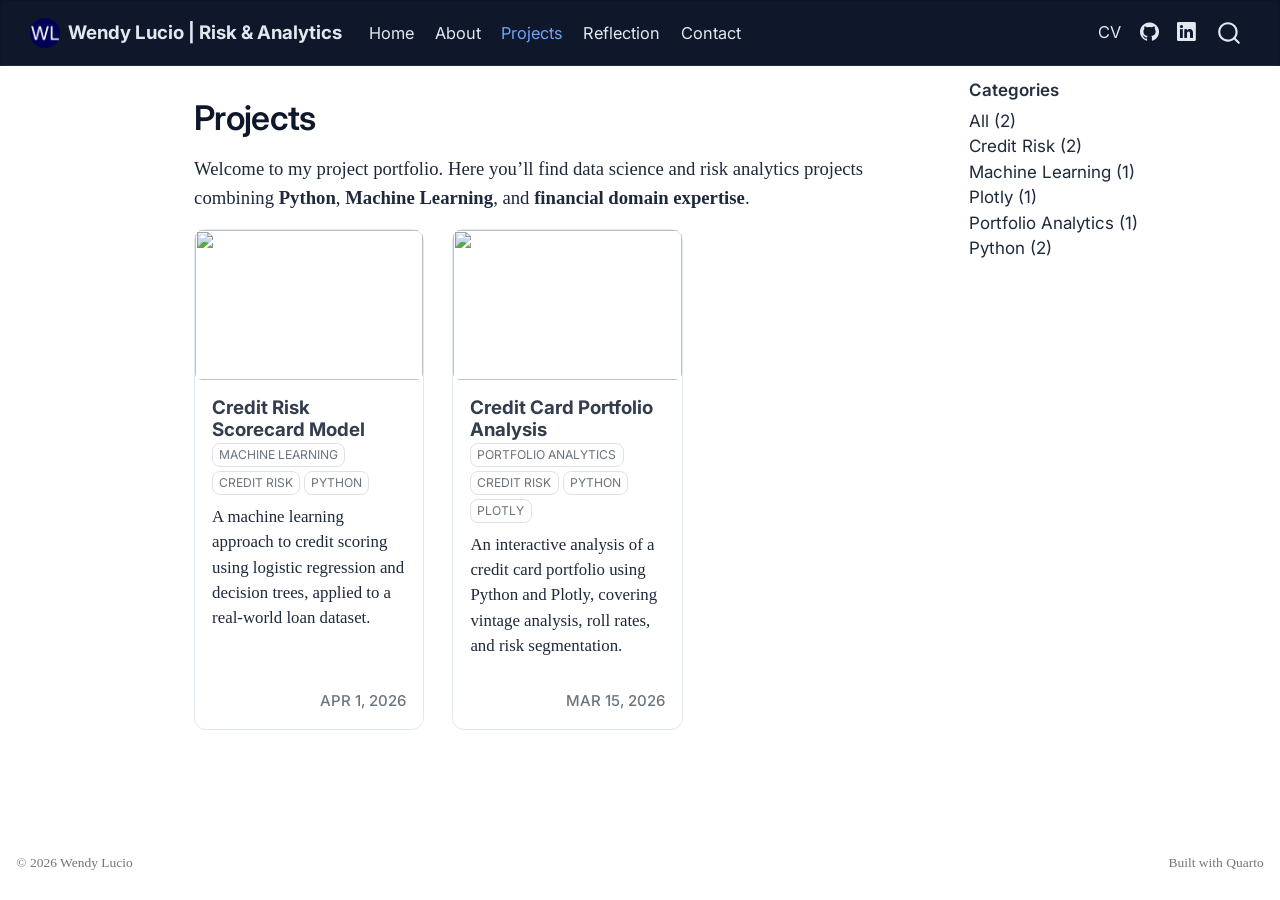
==== commit 1a489baf: "Improve design: litera theme, callouts, scroll animations, gray background" ====
--- a/docs/projects/index.html
+++ b/docs/projects/index.html
@@ -45,7 +45,7 @@
 <link href="../site_libs/quarto-html/quarto-syntax-highlighting-845c23b38eaddc0f92fda52bfe77a8c8.css" rel="stylesheet" id="quarto-text-highlighting-styles">
 <script src="../site_libs/bootstrap/bootstrap.min.js"></script>
 <link href="../site_libs/bootstrap/bootstrap-icons.css" rel="stylesheet">
-<link href="../site_libs/bootstrap/bootstrap-c53aecb7bf6878bd62e17d3ab4936282.min.css" rel="stylesheet" append-hash="true" id="quarto-bootstrap" data-mode="light">
+<link href="../site_libs/bootstrap/bootstrap-79ac1487eee31bca0956ac543a3cb375.min.css" rel="stylesheet" append-hash="true" id="quarto-bootstrap" data-mode="light">
 <script id="quarto-search-options" type="application/json">{
   "location": "navbar",
   "copy-button": false,
@@ -714,35 +714,7 @@
 </div>
   </div>
 </footer>
-document.addEventListener("DOMContentLoaded", function () {
-
-  const elements = document.querySelectorAll("h2, h3, p, table, .callout, img");
-
-  
-
-  elements.forEach(el =&gt; el.classList.add("scroll-reveal"));
-
-
-
-  const observer = new IntersectionObserver((entries) =&gt; {
-
-    entries.forEach(entry =&gt; {
-
-      if (entry.isIntersecting) {
-
-        entry.target.classList.add("visible");
-
-      }
-
-    });
-
-  }, { threshold: 0.1 });
-
-
-
-  elements.forEach(el =&gt; observer.observe(el));
-
-});
+<script src="scroll.js"></script>
 
 
 
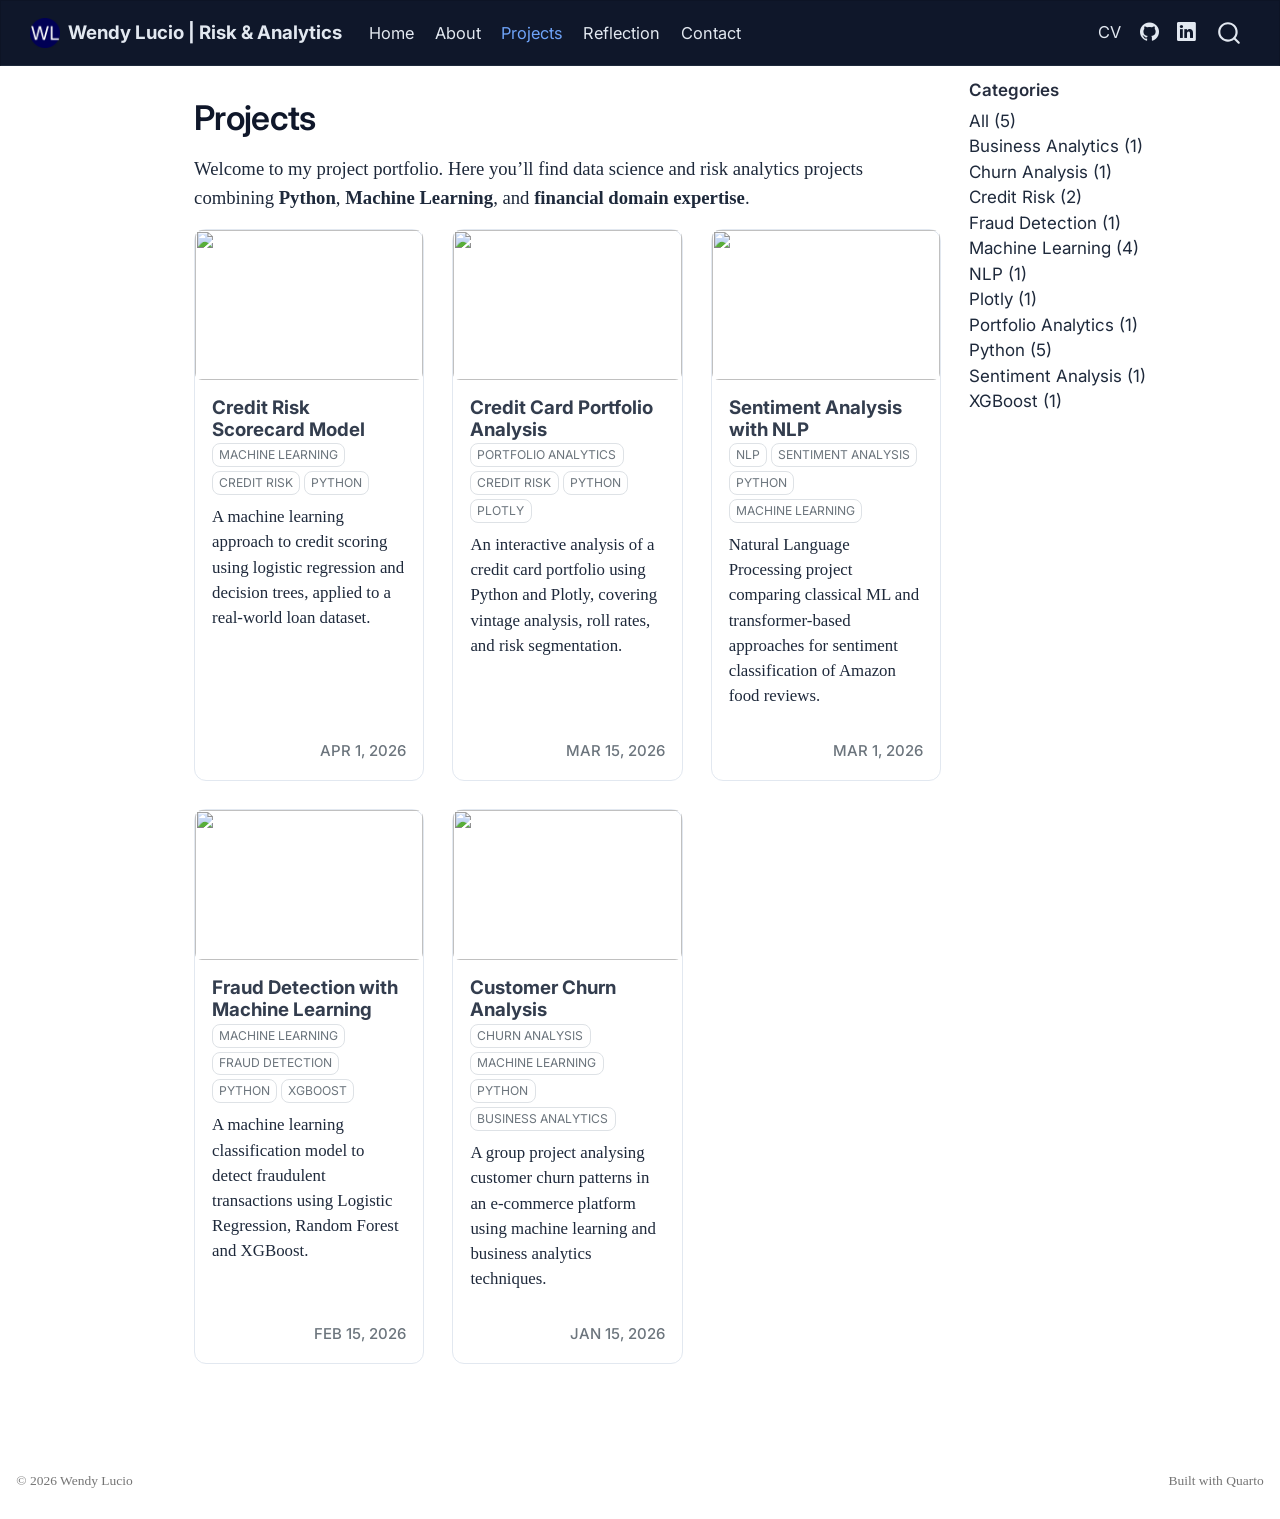
==== commit 831dfcde: "Add projects: fraud detection, sentiment analysis, churn analysis" ====
--- a/docs/projects/index.html
+++ b/docs/projects/index.html
@@ -205,7 +205,7 @@
 <!-- margin-sidebar -->
     <div id="quarto-margin-sidebar" class="sidebar margin-sidebar">
         
-    <h5 class="quarto-listing-category-title">Categories</h5><div class="quarto-listing-category category-default"><div class="category" data-category="">All <span class="quarto-category-count">(2)</span></div><div class="category" data-category="Q3JlZGl0JTIwUmlzaw==">Credit Risk <span class="quarto-category-count">(2)</span></div><div class="category" data-category="TWFjaGluZSUyMExlYXJuaW5n">Machine Learning <span class="quarto-category-count">(1)</span></div><div class="category" data-category="UGxvdGx5">Plotly <span class="quarto-category-count">(1)</span></div><div class="category" data-category="UG9ydGZvbGlvJTIwQW5hbHl0aWNz">Portfolio Analytics <span class="quarto-category-count">(1)</span></div><div class="category" data-category="UHl0aG9u">Python <span class="quarto-category-count">(2)</span></div></div></div>
+    <h5 class="quarto-listing-category-title">Categories</h5><div class="quarto-listing-category category-default"><div class="category" data-category="">All <span class="quarto-category-count">(5)</span></div><div class="category" data-category="QnVzaW5lc3MlMjBBbmFseXRpY3M=">Business Analytics <span class="quarto-category-count">(1)</span></div><div class="category" data-category="Q2h1cm4lMjBBbmFseXNpcw==">Churn Analysis <span class="quarto-category-count">(1)</span></div><div class="category" data-category="Q3JlZGl0JTIwUmlzaw==">Credit Risk <span class="quarto-category-count">(2)</span></div><div class="category" data-category="RnJhdWQlMjBEZXRlY3Rpb24=">Fraud Detection <span class="quarto-category-count">(1)</span></div><div class="category" data-category="TWFjaGluZSUyMExlYXJuaW5n">Machine Learning <span class="quarto-category-count">(4)</span></div><div class="category" data-category="TkxQ">NLP <span class="quarto-category-count">(1)</span></div><div class="category" data-category="UGxvdGx5">Plotly <span class="quarto-category-count">(1)</span></div><div class="category" data-category="UG9ydGZvbGlvJTIwQW5hbHl0aWNz">Portfolio Analytics <span class="quarto-category-count">(1)</span></div><div class="category" data-category="UHl0aG9u">Python <span class="quarto-category-count">(5)</span></div><div class="category" data-category="U2VudGltZW50JTIwQW5hbHlzaXM=">Sentiment Analysis <span class="quarto-category-count">(1)</span></div><div class="category" data-category="WEdCb29zdA==">XGBoost <span class="quarto-category-count">(1)</span></div></div></div>
 <!-- main -->
 <main class="content" id="quarto-document-content">
 
@@ -292,6 +292,102 @@
 <div class="card-attribution card-text-small end">
 <div class="listing-date">
 Mar 15, 2026
+</div>
+</div>
+</div>
+</div></a>
+</div>
+<div class="g-col-1" data-index="2" data-categories="TkxQJTJDU2VudGltZW50JTIwQW5hbHlzaXMlMkNQeXRob24lMkNNYWNoaW5lJTIwTGVhcm5pbmc=" data-listing-date-sort="1772323200000" data-listing-file-modified-sort="1776709666677" data-listing-date-modified-sort="NaN" data-listing-reading-time-sort="5" data-listing-word-count-sort="909">
+<a href="../projects/list/sentiment-analysis.html" class="quarto-grid-link">
+<div class="quarto-grid-item card h-100 card-left">
+<p class="card-img-top">
+<img loading="lazy" src="https://images.unsplash.com/photo-1555421689-491a97ff2040?w=800" class="thumbnail-image card-img" style="height: 150px;">
+</p>
+<div class="card-body post-contents">
+<h5 class="no-anchor card-title listing-title">
+Sentiment Analysis with NLP
+</h5>
+<div class="listing-categories">
+
+<div class="listing-category" onclick="window.quartoListingCategory('TkxQ'); return false;">NLP</div>
+
+<div class="listing-category" onclick="window.quartoListingCategory('U2VudGltZW50JTIwQW5hbHlzaXM='); return false;">Sentiment Analysis</div>
+
+<div class="listing-category" onclick="window.quartoListingCategory('UHl0aG9u'); return false;">Python</div>
+
+<div class="listing-category" onclick="window.quartoListingCategory('TWFjaGluZSUyMExlYXJuaW5n'); return false;">Machine Learning</div>
+
+</div>
+<div class="card-text listing-description delink">
+<p>Natural Language Processing project comparing classical ML and transformer-based approaches for sentiment classification of Amazon food reviews.</p>
+</div>
+<div class="card-attribution card-text-small end">
+<div class="listing-date">
+Mar 1, 2026
+</div>
+</div>
+</div>
+</div></a>
+</div>
+<div class="g-col-1" data-index="3" data-categories="TWFjaGluZSUyMExlYXJuaW5nJTJDRnJhdWQlMjBEZXRlY3Rpb24lMkNQeXRob24lMkNYR0Jvb3N0" data-listing-date-sort="1771113600000" data-listing-file-modified-sort="1776708312440" data-listing-date-modified-sort="NaN" data-listing-reading-time-sort="4" data-listing-word-count-sort="771">
+<a href="../projects/list/fraud-detection.html" class="quarto-grid-link">
+<div class="quarto-grid-item card h-100 card-left">
+<p class="card-img-top">
+<img loading="lazy" src="https://images.unsplash.com/photo-1563013544-824ae1b704d3?w=800" class="thumbnail-image card-img" style="height: 150px;">
+</p>
+<div class="card-body post-contents">
+<h5 class="no-anchor card-title listing-title">
+Fraud Detection with Machine Learning
+</h5>
+<div class="listing-categories">
+
+<div class="listing-category" onclick="window.quartoListingCategory('TWFjaGluZSUyMExlYXJuaW5n'); return false;">Machine Learning</div>
+
+<div class="listing-category" onclick="window.quartoListingCategory('RnJhdWQlMjBEZXRlY3Rpb24='); return false;">Fraud Detection</div>
+
+<div class="listing-category" onclick="window.quartoListingCategory('UHl0aG9u'); return false;">Python</div>
+
+<div class="listing-category" onclick="window.quartoListingCategory('WEdCb29zdA=='); return false;">XGBoost</div>
+
+</div>
+<div class="card-text listing-description delink">
+<p>A machine learning classification model to detect fraudulent transactions using Logistic Regression, Random Forest and XGBoost.</p>
+</div>
+<div class="card-attribution card-text-small end">
+<div class="listing-date">
+Feb 15, 2026
+</div>
+</div>
+</div>
+</div></a>
+</div>
+<div class="g-col-1" data-index="4" data-categories="Q2h1cm4lMjBBbmFseXNpcyUyQ01hY2hpbmUlMjBMZWFybmluZyUyQ1B5dGhvbiUyQ0J1c2luZXNzJTIwQW5hbHl0aWNz" data-listing-date-sort="1768435200000" data-listing-file-modified-sort="1776709880717" data-listing-date-modified-sort="NaN" data-listing-reading-time-sort="4" data-listing-word-count-sort="731">
+<a href="../projects/list/churn-analysis.html" class="quarto-grid-link">
+<div class="quarto-grid-item card h-100 card-left">
+<p class="card-img-top">
+<img loading="lazy" src="https://images.unsplash.com/photo-1460925895917-afdab827c52f?w=800" class="thumbnail-image card-img" style="height: 150px;">
+</p>
+<div class="card-body post-contents">
+<h5 class="no-anchor card-title listing-title">
+Customer Churn Analysis
+</h5>
+<div class="listing-categories">
+
+<div class="listing-category" onclick="window.quartoListingCategory('Q2h1cm4lMjBBbmFseXNpcw=='); return false;">Churn Analysis</div>
+
+<div class="listing-category" onclick="window.quartoListingCategory('TWFjaGluZSUyMExlYXJuaW5n'); return false;">Machine Learning</div>
+
+<div class="listing-category" onclick="window.quartoListingCategory('UHl0aG9u'); return false;">Python</div>
+
+<div class="listing-category" onclick="window.quartoListingCategory('QnVzaW5lc3MlMjBBbmFseXRpY3M='); return false;">Business Analytics</div>
+
+</div>
+<div class="card-text listing-description delink">
+<p>A group project analysing customer churn patterns in an e-commerce platform using machine learning and business analytics techniques.</p>
+</div>
+<div class="card-attribution card-text-small end">
+<div class="listing-date">
+Jan 15, 2026
 </div>
 </div>
 </div>
